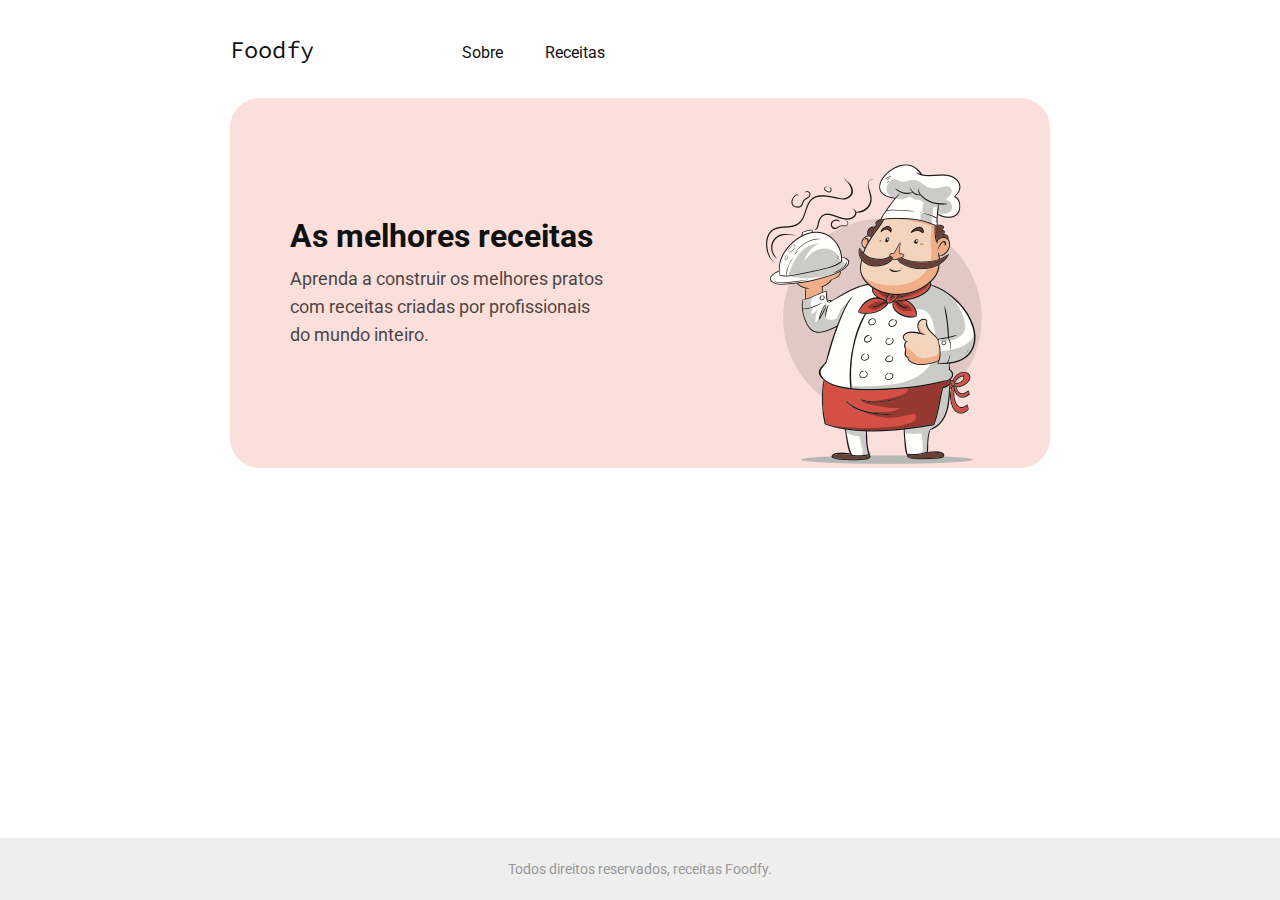
==== index.html @ b00f0478 "first part of home" ====
<!DOCTYPE html>
<html>

    <head>
        <title>Foodfy</title>

        <link rel="stylesheet" href="styles.css">
    </head>

    <body>
      <nav class="links">
        <a href="/">Foodfy</a>
        <a href="/">Sobre</a>
        <a href="/">Receitas</a>
      </nav>

      <div id="wrapper">
        <div class="text">
          <h1>As melhores receitas</h1>
          <p>
            Aprenda a construir os melhores pratos
            com receitas criadas por profissionais
            do mundo inteiro.
          </p>
        </div>
        <div class="image-chef">
          <img src="/assets/chef.png" alt="Chefe de cozinha">
        </div>
        
      </div>
                

      <footer> 
        <p>Todos direitos reservados, receitas Foodfy.</p>
      </footer>
        
    </body>

</html>
---- styles.css ----
@import url('https://fonts.googleapis.com/css2?family=Source+Code+Pro:wght@500;600&display=swap');
@import url('https://fonts.googleapis.com/css2?family=Roboto:wght@400;700&display=swap');

*{
  margin: 0;
  padding: 0;
  border: 0;
}
body {
  background: white;
  font-family: 'Source Code Pro', monospace;
  color: #111111;
  margin: 0 230px 0 230px ;
}
nav {
  padding: 36.1px 0 31px 0;
  text-align: left;
} 
.links a {
  font-family: 'Roboto',Regular, sans-serif;
  font-size: 16px;
  line-height: 28px;
  margin: 0 16px;
  text-decoration: none;
  color: #111111;
}
.links a:first-child {
  font-family: 'Source Code Pro', monospace;
  font-size: 23.9px;
  margin-right: 122.4px;
  margin-left: 0px;
}

#wrapper {
  background: #FBDFDB;
  border-radius: 30px;
  min-height: 366px;
  display: grid;
  grid-template-columns: 1fr 1fr;
}

.text{
  font-family: 'Roboto',Bold, sans-serif;
  margin: auto 60px;
}

div .text h1 {
  font-size: 32px;
  color: #111111;
  margin-bottom: 10px;
}

div .text p{
  opacity: 0.7;
  font-size: 18px;
  color: #000000;
  line-height: 28px;
  min-width: 316px;
}

.image-chef img{
  margin: 66px 100px 0 ;
}

footer {
  background: #EEEEEE;
  width: 100%;
  height: 62px;
  position: absolute;
  bottom: 0;
  left: 0;
}

footer p {
  font-family:'Roboto', sans-serif;
  font-size: 14px;
  color: #999999;
  text-align: center;
  margin: 23px auto
}
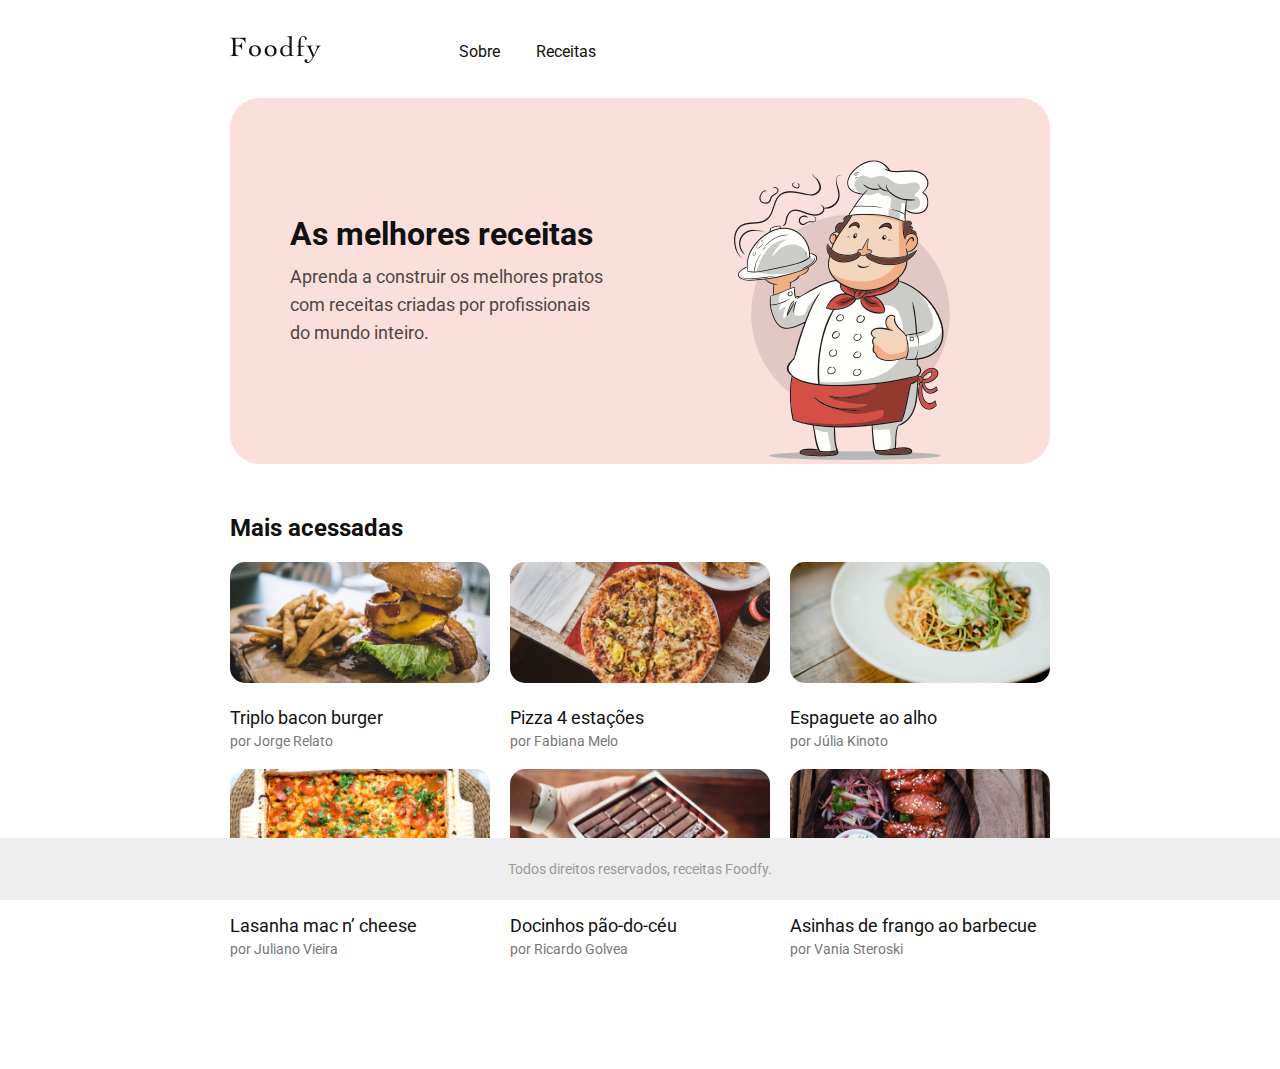
==== commit 1d21d9c9: "First page" ====
--- a/index.html
+++ b/index.html
@@ -8,11 +8,17 @@
     </head>
 
     <body>
-      <nav class="links">
-        <a href="/">Foodfy</a>
-        <a href="/">Sobre</a>
-        <a href="/">Receitas</a>
-      </nav>
+
+      <header>
+        <div class="logo">
+          <a href="/"><img src="./assets/logo.png" alt="Foodfy"></a>
+        </div>
+  
+        <nav class="links">
+          <a href="/">Sobre</a>
+          <a href="/">Receitas</a>
+        </nav>
+      </header>
 
       <div id="wrapper">
         <div class="text">
@@ -28,6 +34,84 @@
         </div>
         
       </div>
+
+      <span>
+        <h1>Mais acessadas</h1>
+      </span>
+
+      <section class="cards">
+        <div class="card">
+          <div class="card__image-container">
+            <img src="./assets/burger.png" alt="Hamburguer e batata frita">
+          </div>
+          <div class="card__title">
+            <p>Triplo bacon burger</p>
+          </div>
+          <div class="card__owner">
+            <p>por Jorge Relato</p>
+          </div>
+        </div>
+
+        <div class="card">
+          <div class="card__image-container">
+            <img src="./assets/pizza.png" alt="Pizza">
+          </div>
+          <div class="card__title">
+            <p>Pizza 4 estações</p>
+          </div>
+          <div class="card__owner">
+            <p>por Fabiana Melo</p>
+          </div>
+        </div>
+
+        <div class="card">
+          <div class="card__image-container">
+            <img src="./assets/espaguete.png" alt="Espaguete">
+          </div>
+          <div class="card__title">
+            <p>Espaguete ao alho</p>
+          </div>
+          <div class="card__owner">
+            <p>por Júlia Kinoto</p>
+          </div>
+        </div>
+
+        <div class="card">
+          <div class="card__image-container">
+            <img src="./assets/lasanha.png" alt="Lasanha">
+          </div>
+          <div class="card__title">
+            <p>Lasanha mac n’ cheese</p>
+          </div>
+          <div class="card__owner">
+            <p>por Juliano Vieira</p>
+          </div>
+        </div>
+
+        <div class="card">
+          <div class="card__image-container">
+            <img src="./assets/doce.png" alt="Doce">
+          </div>
+          <div class="card__title">
+            <p>Docinhos pão-do-céu</p>
+          </div>
+          <div class="card__owner">
+            <p>por Ricardo Golvea</p>
+          </div>
+        </div>
+
+        <div class="card">
+          <div class="card__image-container">
+            <img src="./assets/asinhas.png" alt="Asinha de Frango">
+          </div>
+          <div class="card__title">
+            <p>Asinhas de frango ao barbecue</p>
+          </div>
+          <div class="card__owner">
+            <p>por Vania Steroski</p>
+          </div>
+        </div>
+      </section>
                 
 
       <footer> 
--- a/styles.css
+++ b/styles.css
@@ -1,5 +1,4 @@
-@import url('https://fonts.googleapis.com/css2?family=Source+Code+Pro:wght@500;600&display=swap');
-@import url('https://fonts.googleapis.com/css2?family=Roboto:wght@400;700&display=swap');
+@import url('https://fonts.googleapis.com/css2?family=Roboto:wght@100;400;500;700&display=swap');
 
 *{
   margin: 0;
@@ -8,27 +7,27 @@
 }
 body {
   background: white;
-  font-family: 'Source Code Pro', monospace;
   color: #111111;
   margin: 0 230px 0 230px ;
 }
-nav {
+
+header{
+  text-align: left;
+  display: flex;
+  align-items: center;
   padding: 36.1px 0 31px 0;
-  text-align: left;
-} 
+}
+
+.logo img{
+  margin-right: 122.4px;
+}
+
 .links a {
-  font-family: 'Roboto',Regular, sans-serif;
+  font-family: 'Roboto', sans-serif;
   font-size: 16px;
-  line-height: 28px;
   margin: 0 16px;
   text-decoration: none;
   color: #111111;
-}
-.links a:first-child {
-  font-family: 'Source Code Pro', monospace;
-  font-size: 23.9px;
-  margin-right: 122.4px;
-  margin-left: 0px;
 }
 
 #wrapper {
@@ -37,20 +36,21 @@
   min-height: 366px;
   display: grid;
   grid-template-columns: 1fr 1fr;
+  justify-items: end;
 }
 
-.text{
+#wrapper .text{
   font-family: 'Roboto',Bold, sans-serif;
   margin: auto 60px;
 }
 
-div .text h1 {
+#wrapper .text h1 {
   font-size: 32px;
   color: #111111;
   margin-bottom: 10px;
 }
 
-div .text p{
+#wrapper .text p{
   opacity: 0.7;
   font-size: 18px;
   color: #000000;
@@ -58,21 +58,66 @@
   min-width: 316px;
 }
 
-.image-chef img{
-  margin: 66px 100px 0 ;
+#wrapper .image-chef img{
+  margin-top: 62px;
+  margin-right: 100px;
+}
+
+span h1{
+  font-family: 'Roboto', sans-serif;
+  font-size: 24px;
+  color: #111111;
+  margin-top: 50px;
+  margin-bottom: 20px;
+}
+
+/*====== CARDS =====*/
+.cards{
+  margin: 0 auto 112px;
+  display: grid;
+  grid-template-columns: 1fr 1fr 1fr;
+  gap: 20px;
+}
+
+.card{
+  max-width: 100%;
+}
+
+.card__image-container img{
+  width: 100%;
+  border-radius: 15px;
+}
+
+.card__title,
+.card__owner{
+  font-family: 'Roboto', sans-serif;
+}
+
+.card__title{
+  font-size: 18px;
+  color: #111111;
+  line-height: 21px;
+  padding-top: 20px;
+}
+
+.card__owner {
+  font-size: 14px;
+  color: #777777;
+  line-height: 16px;
+  padding-top: 5px;
 }
 
 footer {
   background: #EEEEEE;
-  width: 100%;
-  height: 62px;
-  position: absolute;
   bottom: 0;
   left: 0;
+  height: 62px;
+  position: fixed;
+  width: 100%;
 }
 
 footer p {
-  font-family:'Roboto', sans-serif;
+  font-family:'Roboto',Bold, sans-serif;
   font-size: 14px;
   color: #999999;
   text-align: center;
